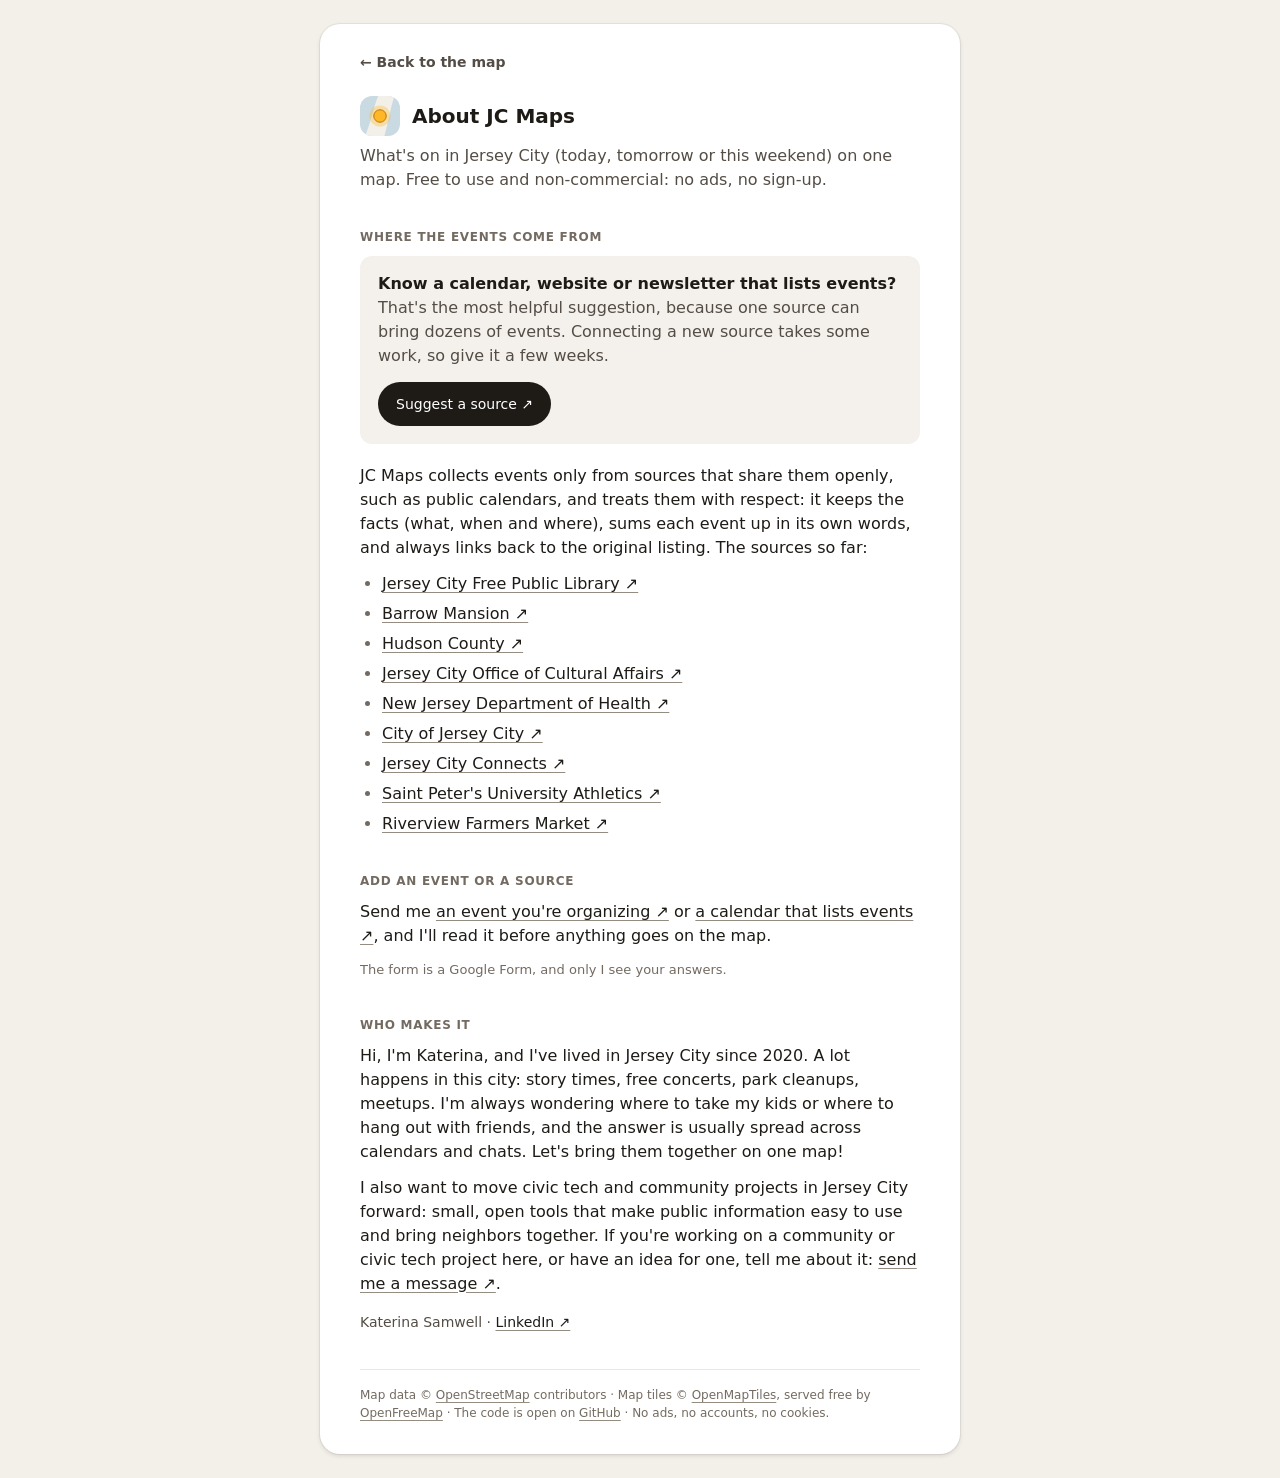
==== site/about.html @ 890f25ca "Merge pull request #91 from taneta/njdoh Free flu and COVID clinics from the state's health calendar" ====
<!doctype html>
<html lang="en">
<head>
<meta charset="utf-8">
<meta name="viewport" content="width=device-width, initial-scale=1, viewport-fit=cover">
<title>About JC Maps</title>
<meta name="description" content="Who makes JC Maps, how it works, where its Jersey City events come from, and how to suggest an event or a source.">
<meta name="theme-color" content="#F3F0EA">
<link rel="manifest" href="manifest.webmanifest">
<link rel="icon" href="icon.svg" type="image/svg+xml">
<link rel="apple-touch-icon" href="icon.svg">
<link rel="stylesheet" href="tokens.css">
<style>
  /* Colors, radii, shadows and the font are the tokens in tokens.css (docs/design.md); nothing here names a color.
     A reading page: one column in the map page's type, with ink for its one button. */
  * { box-sizing: border-box; }
  html { background: var(--map-land); }
  body { margin: 0; color: var(--ink); font: 16px/1.5 var(--font); -webkit-font-smoothing: antialiased; -webkit-tap-highlight-color: transparent; }
  :focus-visible { outline: 2px solid var(--ink); outline-offset: 2px; }
  main { max-width: 640px; min-height: 100vh; margin: 0 auto; padding: max(8px, env(safe-area-inset-top)) 20px 32px; background: var(--surface); }
  .back { display: inline-flex; align-items: center; min-height: 44px; color: var(--ink-2); font-size: 14px; font-weight: 600; text-decoration: none; }
  .back:hover { color: var(--ink); }
  header { display: flex; align-items: center; gap: 12px; margin: 12px 0 8px; }
  header img { width: 40px; height: 40px; border-radius: var(--radius-md); }
  h1 { margin: 0; font-size: 20px; font-weight: 600; line-height: 1.3; }
  h2 { margin: 36px 0 10px; color: var(--ink-3); font-size: 12px; font-weight: 600; letter-spacing: .06em; text-transform: uppercase; }
  p { margin: 0 0 12px; }
  b { font-weight: 600; }
  .lead { color: var(--ink-2); }
  a { color: var(--ink); text-decoration: underline; text-decoration-color: var(--line-strong); text-underline-offset: 3px; }
  a:hover { text-decoration-color: currentColor; }
  .sources { margin: 0 0 12px; padding-left: 22px; }
  .sources li { margin: 0 0 6px; }
  .sources li::marker { color: var(--ink-3); }
  .sign { margin-top: 16px; color: var(--ink-2); font-size: 14px; font-weight: 500; }
  .panel { margin: 0 0 20px; padding: 16px 18px 18px; border-radius: var(--radius-md); background: var(--surface-2); color: var(--ink-2); }
  .panel p { margin: 0; }
  .panel b { color: var(--ink); }
  .button { display: inline-flex; align-items: center; height: 44px; margin-top: 14px; padding: 0 18px; border-radius: var(--radius-pill);
    background: var(--ink); color: var(--surface); font-size: 14px; font-weight: 500; text-decoration: none; }
  .small { color: var(--ink-3); font-size: 13px; }
  footer { margin-top: 36px; padding-top: 16px; border-top: 1px solid var(--line); color: var(--ink-3); font-size: 12px; }
  footer a { color: inherit; }
  @media (min-width: 700px) {
    main { min-height: 0; margin: 24px auto; padding: 16px 40px 32px; border-radius: var(--radius-lg); box-shadow: var(--shadow-float); }
  }
</style>
</head>
<body>
<main>
  <a class="back" id="back" href="./">← Back to the map</a>
  <header>
    <img src="icon.svg" alt="">
    <h1>About JC Maps</h1>
  </header>
  <p class="lead">What's on in Jersey City (today, tomorrow or this weekend) on one map. Free to use and non-commercial: no ads, no sign-up.</p>

  <h2>Where the events come from</h2>
  <div class="panel">
    <p><b>Know a calendar, website or newsletter that lists events?</b> That's the most helpful suggestion, because one
      source can bring dozens of events. Connecting a new source takes some work, so give it a few weeks.</p>
    <a class="button" href="https://docs.google.com/forms/d/e/1FAIpQLSev83XHCLFJqY4C67JepyEjCTY9HWF7nAWrn6r3MZzT7d_9WA/viewform?usp=pp_url&amp;entry.1476616944=A+calendar,+website+or+newsletter+with+events" target="_blank" rel="noopener">Suggest a source ↗</a>
  </div>
  <p>JC Maps collects events only from sources that share them openly, such as public calendars, and treats them with
    respect: it keeps the facts (what, when and where), sums each event up in its own words, and always links back to
    the original listing. The sources so far:</p>
  <ul class="sources">
    <li data-source="library"><a href="https://jclibrary.libcal.com/calendar" target="_blank" rel="noopener">Jersey City Free Public Library ↗</a></li>
    <li data-source="barrow"><a href="https://barrowmansion.org/events/" target="_blank" rel="noopener">Barrow Mansion ↗</a></li>
    <li data-source="county"><a href="https://www.hcnj.us/events/" target="_blank" rel="noopener">Hudson County ↗</a></li>
    <li data-source="culture"><a href="https://jerseycityculture.org/events/" target="_blank" rel="noopener">Jersey City Office of Cultural Affairs ↗</a></li>
    <li data-source="njdoh"><a href="https://www.nj.gov/health/community-calendar/" target="_blank" rel="noopener">New Jersey Department of Health ↗</a></li>
    <li data-source="city"><a href="https://www.jerseycitynj.gov/calendar" target="_blank" rel="noopener">City of Jersey City ↗</a></li>
    <li data-source="connects"><a href="https://jerseycityconnects.com/events/" target="_blank" rel="noopener">Jersey City Connects ↗</a></li>
    <li data-source="spu_athletics"><a href="https://saintpeterspeacocks.com/calendar" target="_blank" rel="noopener">Saint Peter's University Athletics ↗</a></li>
    <li data-source="riverview"><a href="https://riverviewfarmersmarket.org/rfm-events/" target="_blank" rel="noopener">Riverview Farmers Market ↗</a></li>
  </ul>

  <h2>Add an event or a source</h2>
  <p>Send me <a href="https://docs.google.com/forms/d/e/1FAIpQLSev83XHCLFJqY4C67JepyEjCTY9HWF7nAWrn6r3MZzT7d_9WA/viewform?usp=pp_url&amp;entry.1476616944=An+event+I%27m+organizing" target="_blank" rel="noopener">an event you're organizing ↗</a> or
    <a href="https://docs.google.com/forms/d/e/1FAIpQLSev83XHCLFJqY4C67JepyEjCTY9HWF7nAWrn6r3MZzT7d_9WA/viewform?usp=pp_url&amp;entry.1476616944=A+calendar,+website+or+newsletter+with+events" target="_blank" rel="noopener">a calendar that lists events ↗</a>, and I'll read it before
    anything goes on the map.</p>
  <p class="small">The form is a Google Form, and only I see your answers.</p>

  <h2>Who makes it</h2>
  <p>Hi, I'm Katerina, and I've lived in Jersey City since 2020. A lot happens in this city: story times, free concerts,
    park cleanups, meetups. I'm always wondering where to take my kids or where to hang out with friends, and the answer
    is usually spread across calendars and chats. Let's bring them together on one map!</p>
  <p>I also want to move civic tech and community projects in Jersey City forward: small, open tools that make public
    information easy to use and bring neighbors together. If you're working on a community or civic tech project here,
    or have an idea for one, tell me about it:
    <a href="https://docs.google.com/forms/d/e/1FAIpQLSev83XHCLFJqY4C67JepyEjCTY9HWF7nAWrn6r3MZzT7d_9WA/viewform?usp=pp_url&amp;entry.1476616944=A+community+or+civic+tech+project" target="_blank" rel="noopener">send me a message ↗</a>.</p>
  <p class="sign">Katerina Samwell · <a href="https://www.linkedin.com/in/katerina-malakhova/" target="_blank" rel="noopener">LinkedIn ↗</a></p>

  <footer>
    Map data © <a href="https://www.openstreetmap.org/copyright" target="_blank" rel="noopener">OpenStreetMap</a> contributors ·
    Map tiles © <a href="https://openmaptiles.org/" target="_blank" rel="noopener">OpenMapTiles</a>, served free by
    <a href="https://openfreemap.org/" target="_blank" rel="noopener">OpenFreeMap</a> ·
    The code is open on <a href="https://github.com/taneta/jcmaps" target="_blank" rel="noopener">GitHub</a> ·
    No ads, no accounts, no cookies.
  </footer>
</main>
<script>
  // Coming from the map, "Back to the map" goes back, so the map keeps its filters; otherwise it opens the map.
  const back = document.getElementById("back");
  if (document.referrer.startsWith(location.origin)) back.addEventListener("click", (e) => { e.preventDefault(); history.back(); });
</script>
<script type="module" src="visits.js"></script>
</body>
</html>
---- site/tokens.css ----
/* Design tokens, loaded by every page: docs/design.md says what each is for. No color appears anywhere else. */
:root {
  color-scheme: light; /* light even on a dark system: dark maps are hard to read */
  --surface: #FFFFFF; --surface-2: #F4F1EC;
  --ink: #1E1B17; --ink-2: #534D45; --ink-3: #736B61;
  --line: #EAE6E0; --line-strong: #958C81;
  --accent: #FFB627; --accent-edge: #B27200; --accent-tint: #FFF3D6; --on-accent: #1E1B17;
  --free-bg: #E3F0DA; --free-text: #2D6526;
  --kids-bg: #EDE7FA; --kids-text: #5A3DA6;
  --map-land: #F3F0EA; --map-water: #C9DAE3; --map-park: #DDE6D2; --map-building: #E8E3DA;
  --shadow-float: 0 0 0 1px rgb(30 27 23 / .06), 0 2px 4px rgb(30 27 23 / .12);
  --shadow-sheet: 0 0 0 1px var(--line), 0 -4px 24px rgb(30 27 23 / .10);
  --radius-md: 12px; --radius-lg: 20px; --radius-pill: 999px;
  --font: system-ui, -apple-system, "Segoe UI", Roboto, "Helvetica Neue", sans-serif;
}
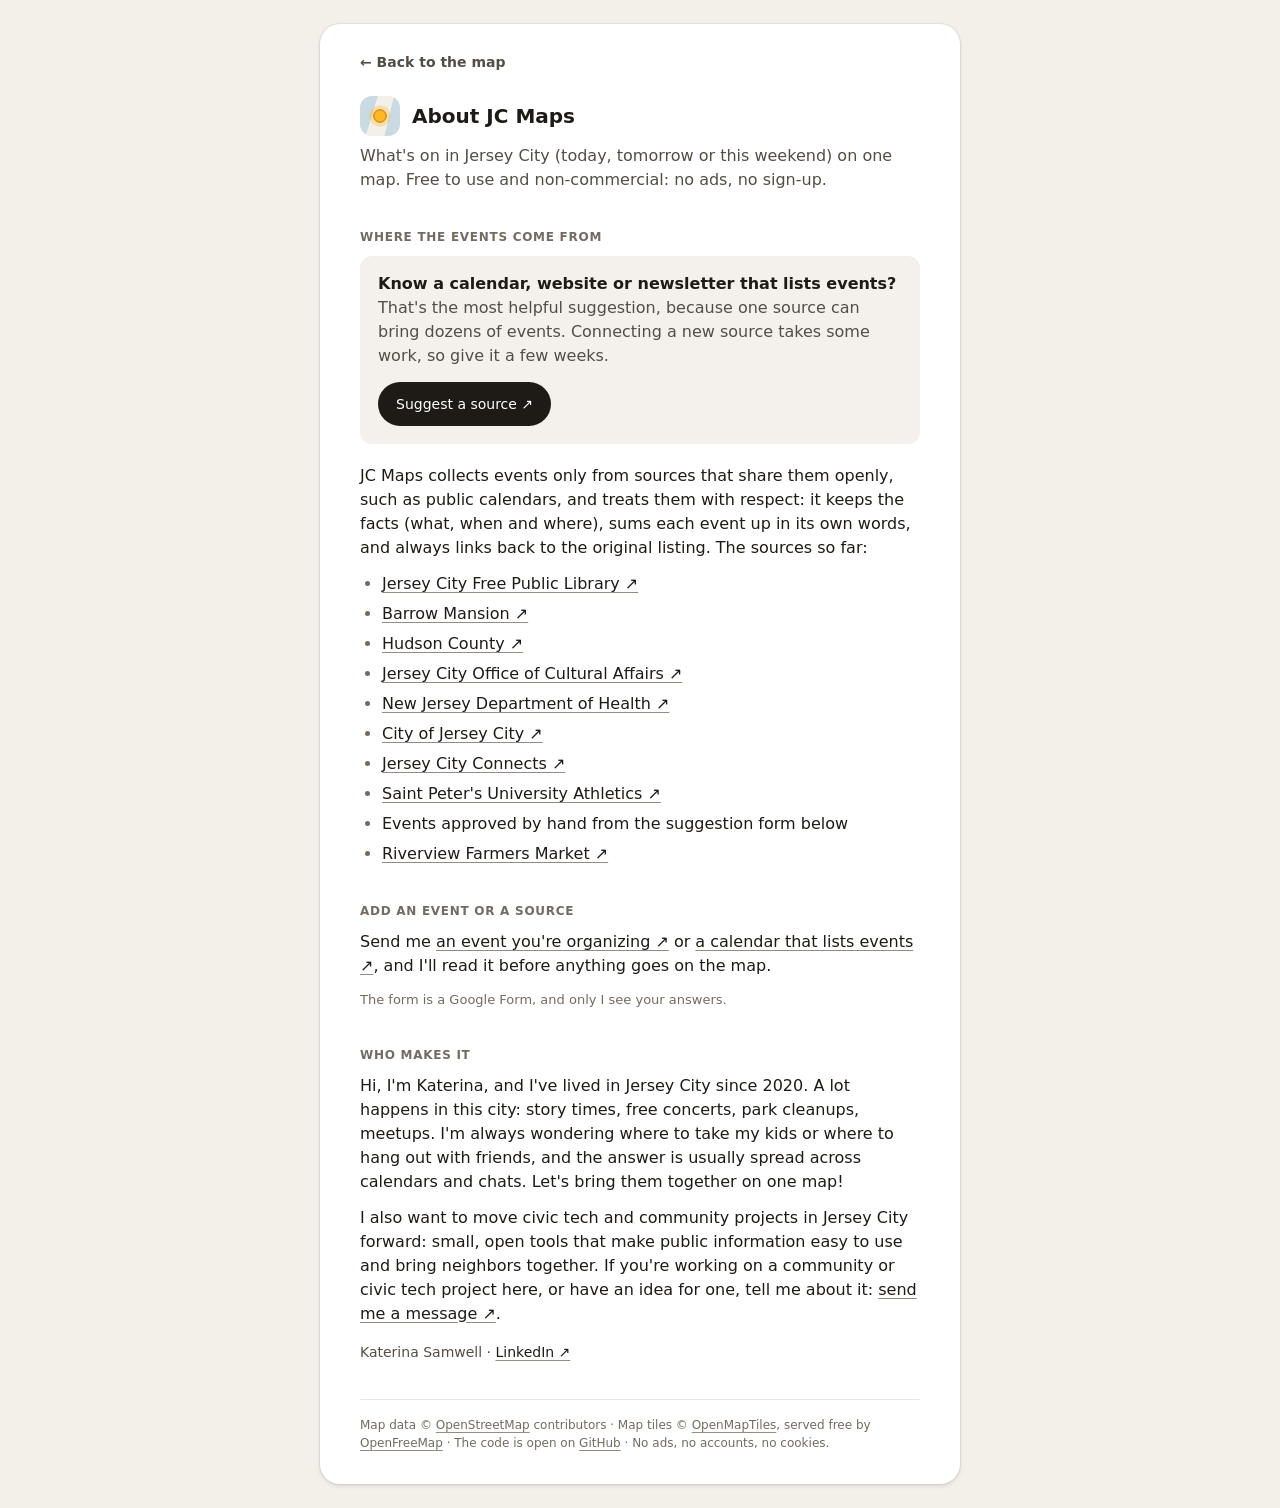
==== commit d4c558fa: "Merge remote-tracking branch 'origin/main' into approved-events # Conflicts: #	docs/routine.md #	sit" ====
--- a/site/about.html
+++ b/site/about.html
@@ -73,6 +73,7 @@
     <li data-source="city"><a href="https://www.jerseycitynj.gov/calendar" target="_blank" rel="noopener">City of Jersey City ↗</a></li>
     <li data-source="connects"><a href="https://jerseycityconnects.com/events/" target="_blank" rel="noopener">Jersey City Connects ↗</a></li>
     <li data-source="spu_athletics"><a href="https://saintpeterspeacocks.com/calendar" target="_blank" rel="noopener">Saint Peter's University Athletics ↗</a></li>
+    <li data-source="approved">Events approved by hand from the suggestion form below</li>
     <li data-source="riverview"><a href="https://riverviewfarmersmarket.org/rfm-events/" target="_blank" rel="noopener">Riverview Farmers Market ↗</a></li>
   </ul>
 
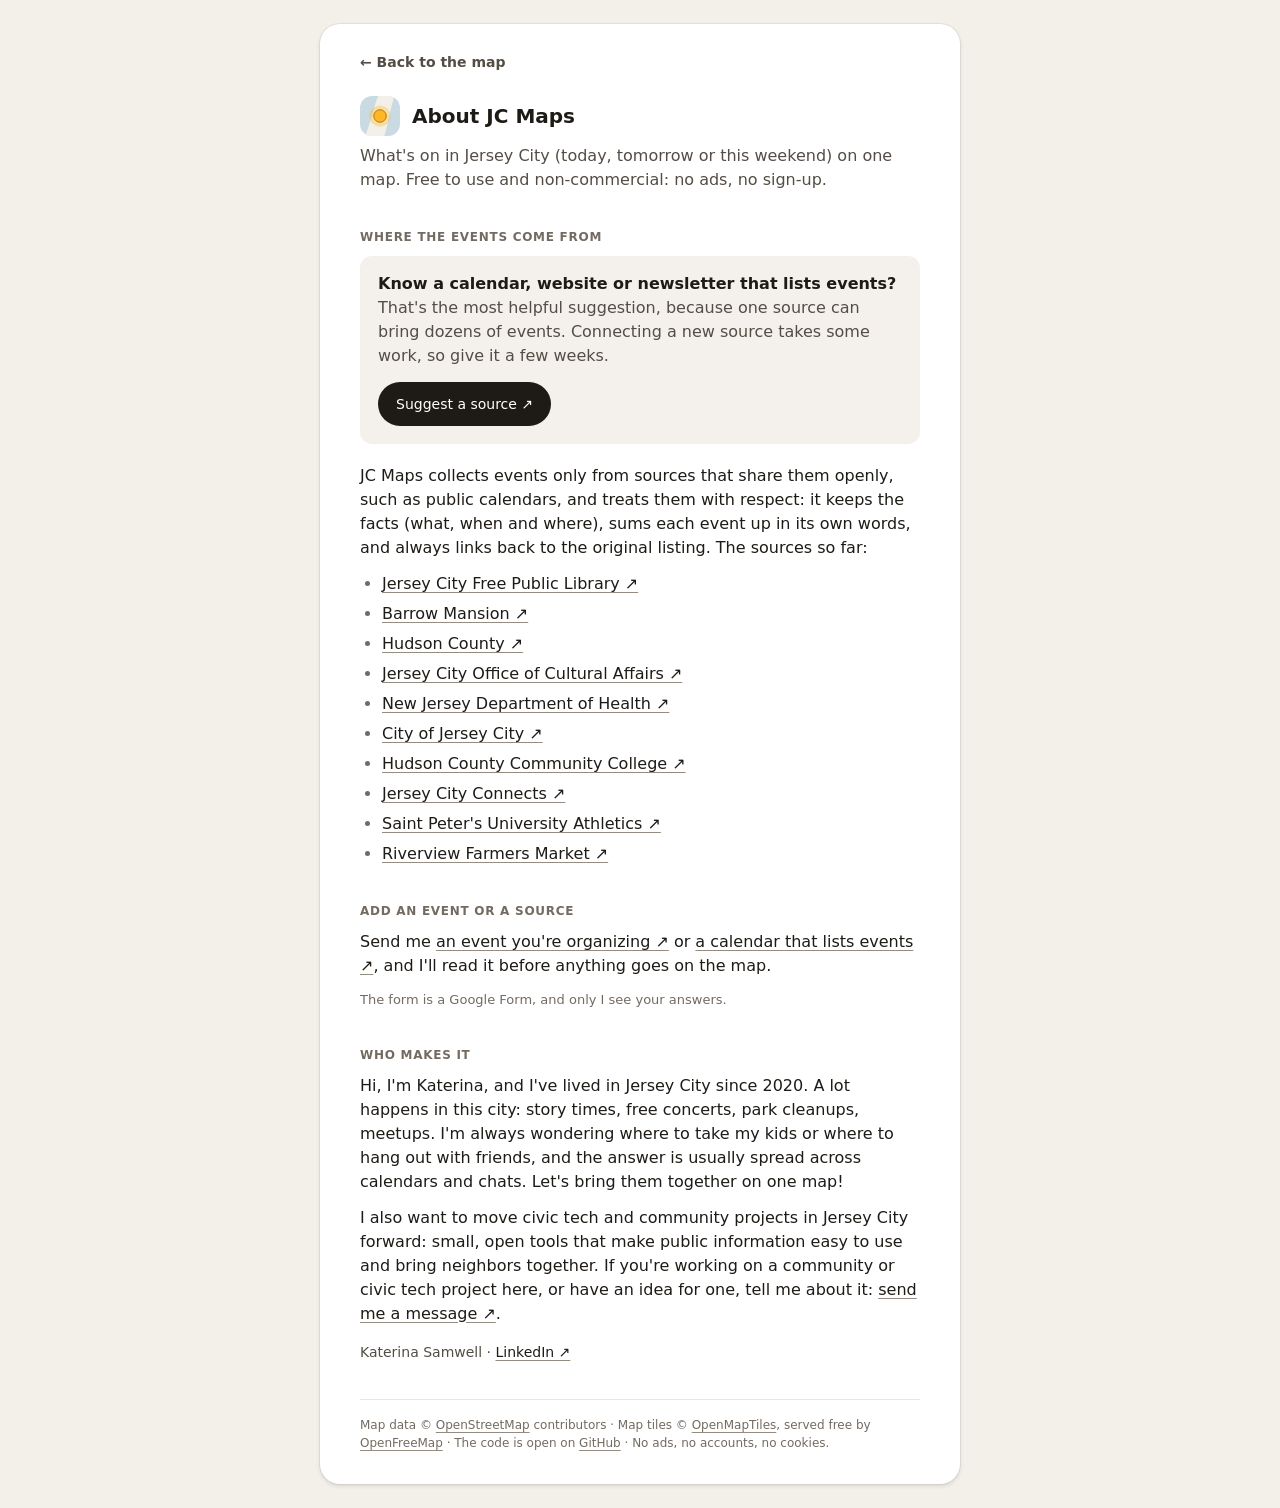
==== commit baaac35a: "Hudson County Community College's public events in Jersey City show on the map (#47)" ====
--- a/site/about.html
+++ b/site/about.html
@@ -71,9 +71,9 @@
     <li data-source="culture"><a href="https://jerseycityculture.org/events/" target="_blank" rel="noopener">Jersey City Office of Cultural Affairs ↗</a></li>
     <li data-source="njdoh"><a href="https://www.nj.gov/health/community-calendar/" target="_blank" rel="noopener">New Jersey Department of Health ↗</a></li>
     <li data-source="city"><a href="https://www.jerseycitynj.gov/calendar" target="_blank" rel="noopener">City of Jersey City ↗</a></li>
+    <li data-source="hccc"><a href="https://www.hccc.edu/calendar/" target="_blank" rel="noopener">Hudson County Community College ↗</a></li>
     <li data-source="connects"><a href="https://jerseycityconnects.com/events/" target="_blank" rel="noopener">Jersey City Connects ↗</a></li>
     <li data-source="spu_athletics"><a href="https://saintpeterspeacocks.com/calendar" target="_blank" rel="noopener">Saint Peter's University Athletics ↗</a></li>
-    <li data-source="approved">Events approved by hand from the suggestion form below</li>
     <li data-source="riverview"><a href="https://riverviewfarmersmarket.org/rfm-events/" target="_blank" rel="noopener">Riverview Farmers Market ↗</a></li>
   </ul>
 
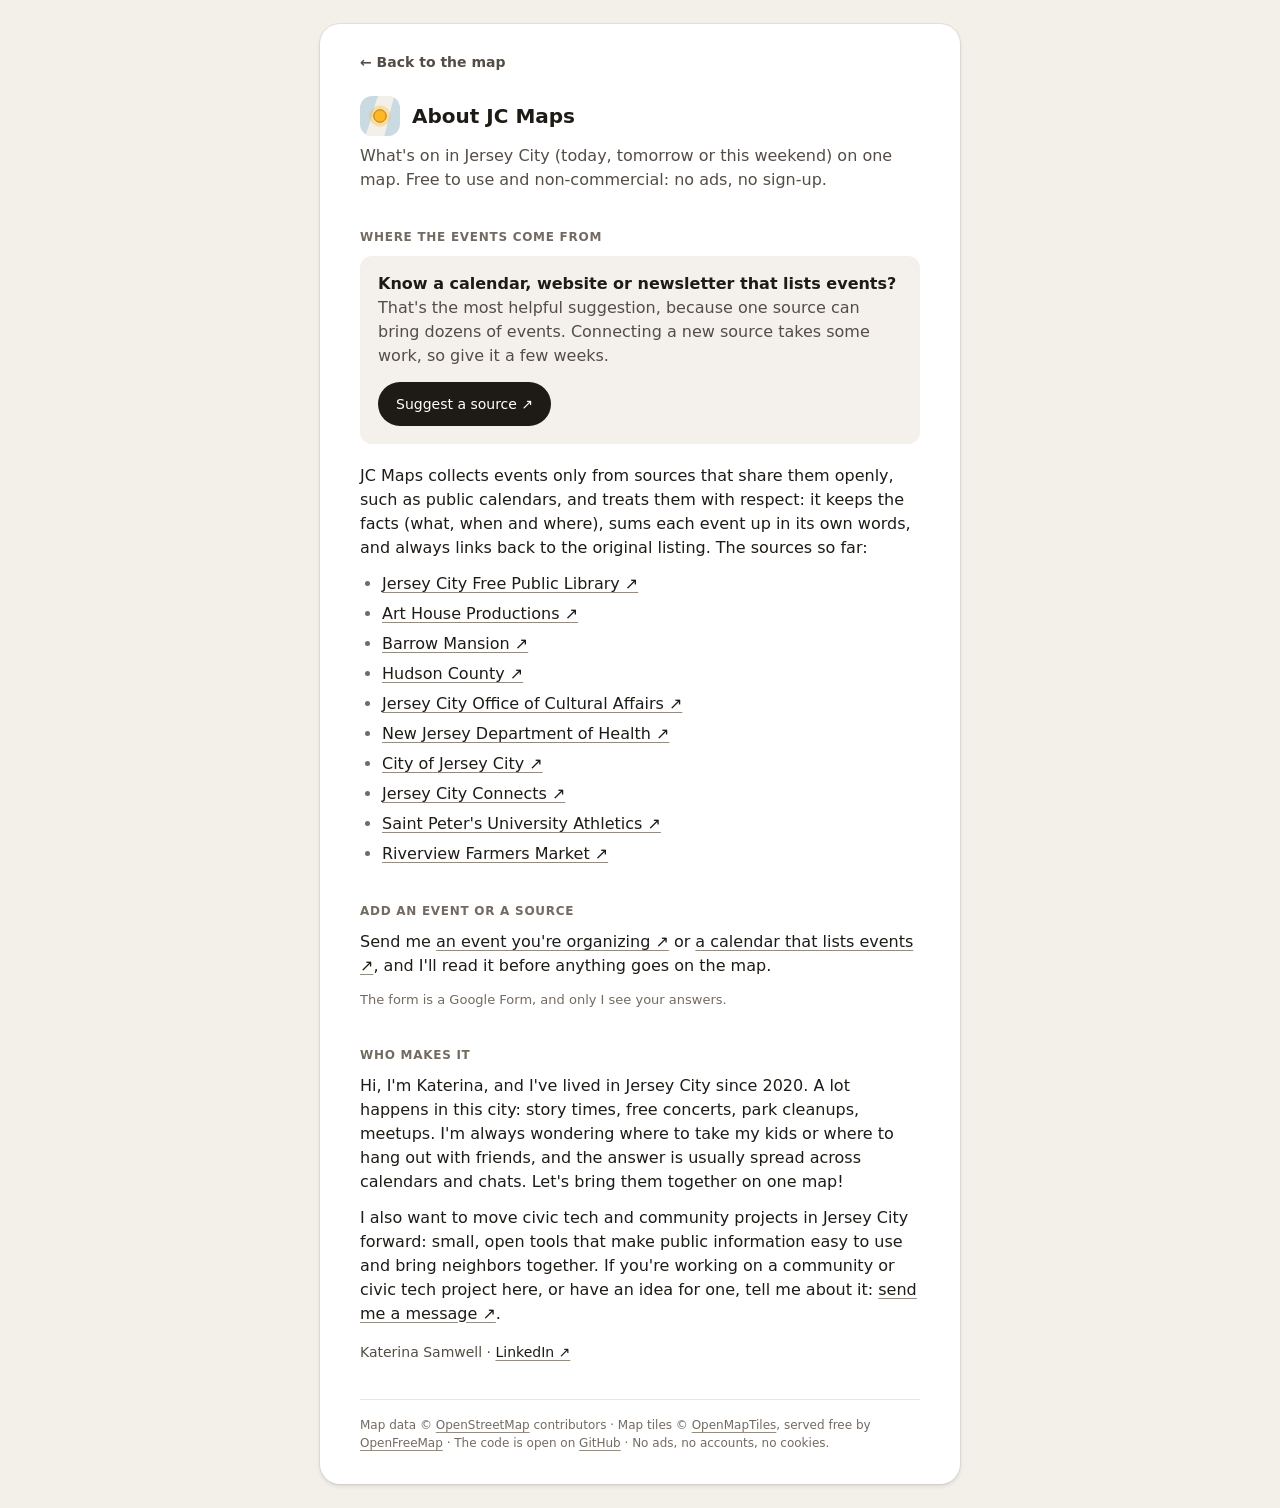
==== commit de8223e0: "Art House Productions' shows and exhibitions show on the map (#49)" ====
--- a/site/about.html
+++ b/site/about.html
@@ -66,12 +66,12 @@
     the original listing. The sources so far:</p>
   <ul class="sources">
     <li data-source="library"><a href="https://jclibrary.libcal.com/calendar" target="_blank" rel="noopener">Jersey City Free Public Library ↗</a></li>
+    <li data-source="arthouse"><a href="https://www.arthouseproductions.org/collections/upcomingevents" target="_blank" rel="noopener">Art House Productions ↗</a></li>
     <li data-source="barrow"><a href="https://barrowmansion.org/events/" target="_blank" rel="noopener">Barrow Mansion ↗</a></li>
     <li data-source="county"><a href="https://www.hcnj.us/events/" target="_blank" rel="noopener">Hudson County ↗</a></li>
     <li data-source="culture"><a href="https://jerseycityculture.org/events/" target="_blank" rel="noopener">Jersey City Office of Cultural Affairs ↗</a></li>
     <li data-source="njdoh"><a href="https://www.nj.gov/health/community-calendar/" target="_blank" rel="noopener">New Jersey Department of Health ↗</a></li>
     <li data-source="city"><a href="https://www.jerseycitynj.gov/calendar" target="_blank" rel="noopener">City of Jersey City ↗</a></li>
-    <li data-source="hccc"><a href="https://www.hccc.edu/calendar/" target="_blank" rel="noopener">Hudson County Community College ↗</a></li>
     <li data-source="connects"><a href="https://jerseycityconnects.com/events/" target="_blank" rel="noopener">Jersey City Connects ↗</a></li>
     <li data-source="spu_athletics"><a href="https://saintpeterspeacocks.com/calendar" target="_blank" rel="noopener">Saint Peter's University Athletics ↗</a></li>
     <li data-source="riverview"><a href="https://riverviewfarmersmarket.org/rfm-events/" target="_blank" rel="noopener">Riverview Farmers Market ↗</a></li>
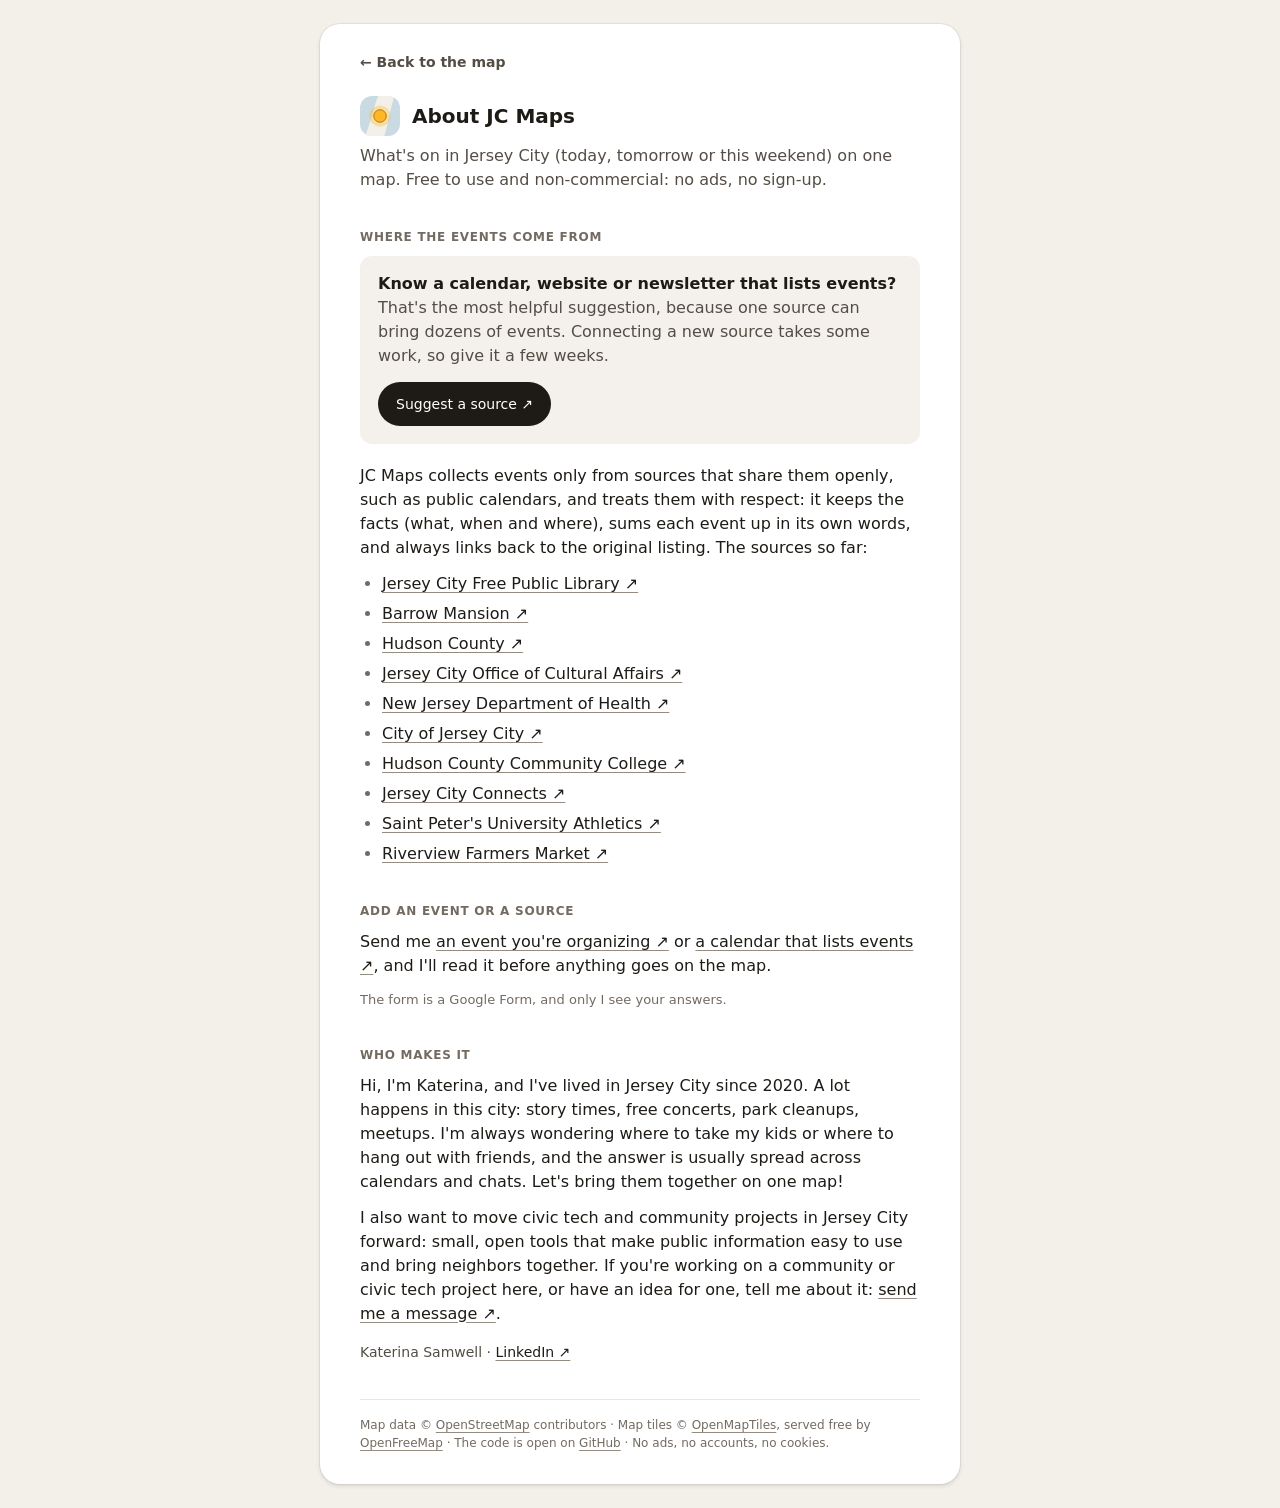
==== commit bd39beb0: "Merge remote-tracking branch 'origin/main' into corners # Conflicts: #	docs/numbers.md" ====
--- a/site/about.html
+++ b/site/about.html
@@ -66,12 +66,12 @@
     the original listing. The sources so far:</p>
   <ul class="sources">
     <li data-source="library"><a href="https://jclibrary.libcal.com/calendar" target="_blank" rel="noopener">Jersey City Free Public Library ↗</a></li>
-    <li data-source="arthouse"><a href="https://www.arthouseproductions.org/collections/upcomingevents" target="_blank" rel="noopener">Art House Productions ↗</a></li>
     <li data-source="barrow"><a href="https://barrowmansion.org/events/" target="_blank" rel="noopener">Barrow Mansion ↗</a></li>
     <li data-source="county"><a href="https://www.hcnj.us/events/" target="_blank" rel="noopener">Hudson County ↗</a></li>
     <li data-source="culture"><a href="https://jerseycityculture.org/events/" target="_blank" rel="noopener">Jersey City Office of Cultural Affairs ↗</a></li>
     <li data-source="njdoh"><a href="https://www.nj.gov/health/community-calendar/" target="_blank" rel="noopener">New Jersey Department of Health ↗</a></li>
     <li data-source="city"><a href="https://www.jerseycitynj.gov/calendar" target="_blank" rel="noopener">City of Jersey City ↗</a></li>
+    <li data-source="hccc"><a href="https://www.hccc.edu/calendar/" target="_blank" rel="noopener">Hudson County Community College ↗</a></li>
     <li data-source="connects"><a href="https://jerseycityconnects.com/events/" target="_blank" rel="noopener">Jersey City Connects ↗</a></li>
     <li data-source="spu_athletics"><a href="https://saintpeterspeacocks.com/calendar" target="_blank" rel="noopener">Saint Peter's University Athletics ↗</a></li>
     <li data-source="riverview"><a href="https://riverviewfarmersmarket.org/rfm-events/" target="_blank" rel="noopener">Riverview Farmers Market ↗</a></li>
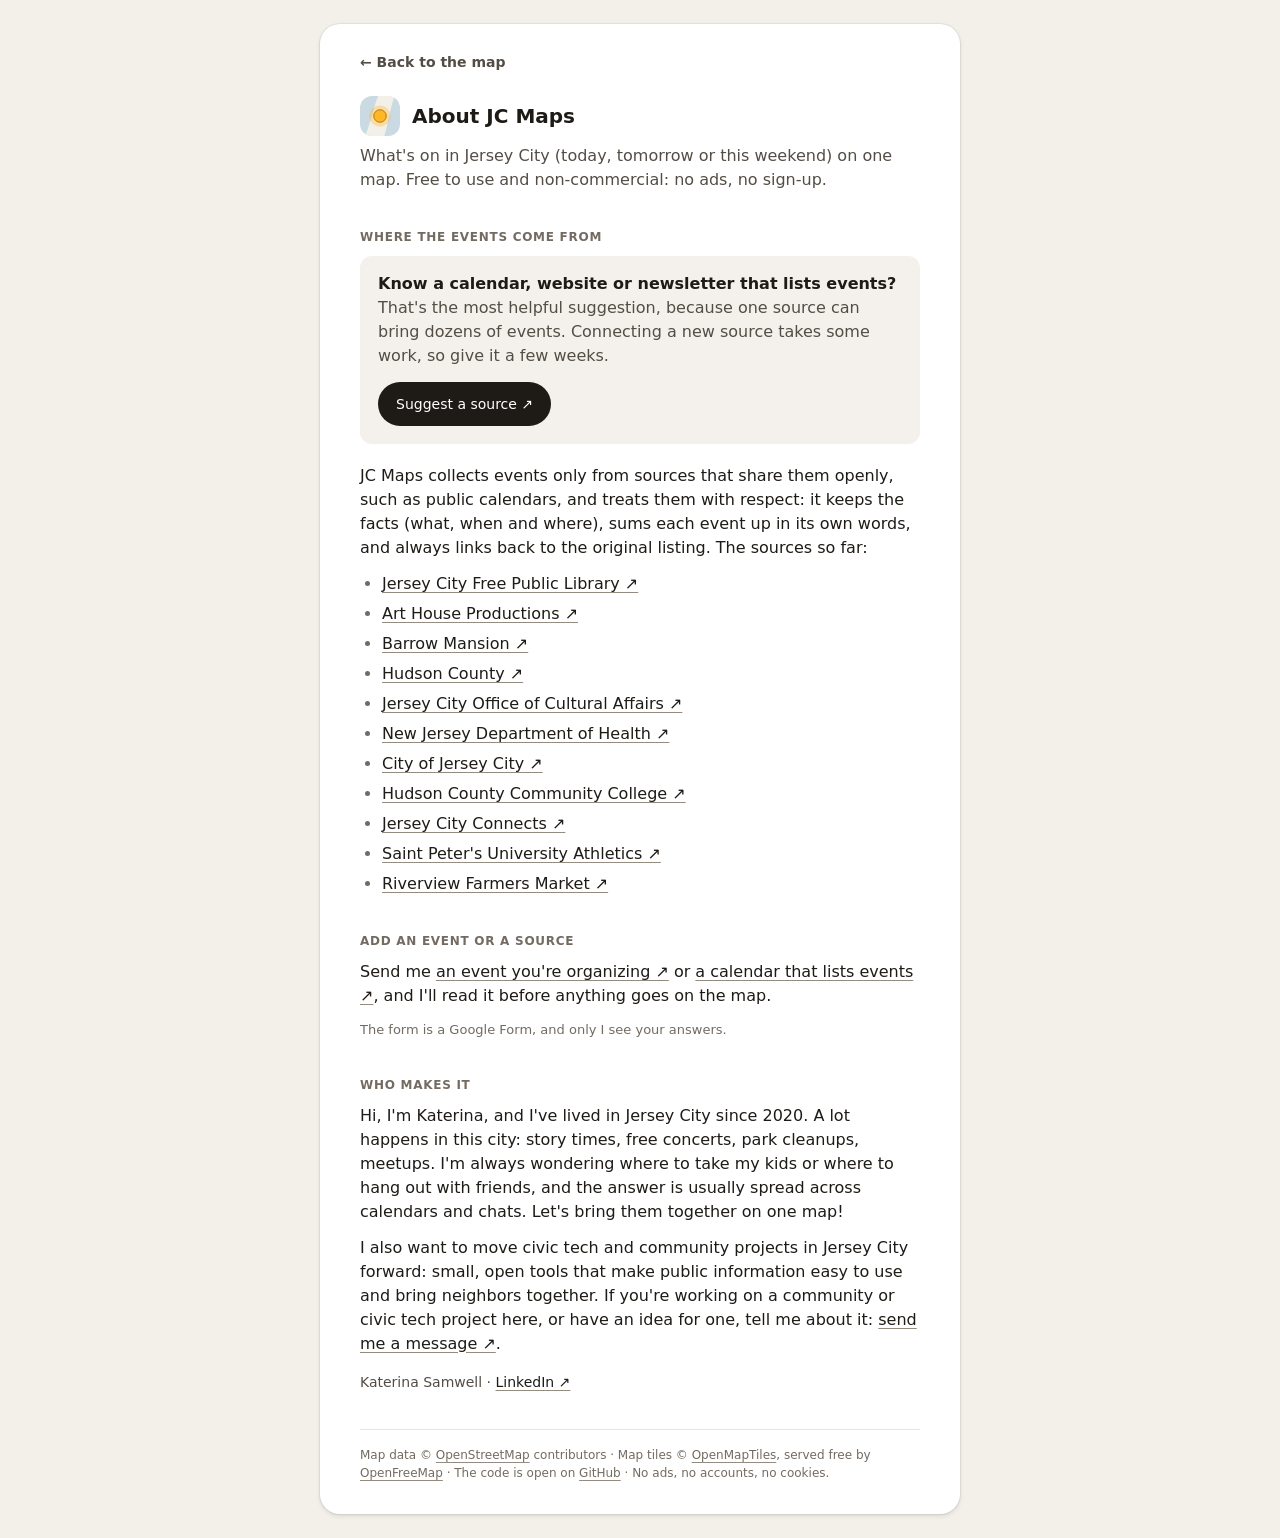
==== commit 184a9a62: "Merge remote-tracking branch 'origin/main' into arthouse # Conflicts: #	docs/how-it-works.md #	pipel" ====
--- a/site/about.html
+++ b/site/about.html
@@ -66,6 +66,7 @@
     the original listing. The sources so far:</p>
   <ul class="sources">
     <li data-source="library"><a href="https://jclibrary.libcal.com/calendar" target="_blank" rel="noopener">Jersey City Free Public Library ↗</a></li>
+    <li data-source="arthouse"><a href="https://www.arthouseproductions.org/collections/upcomingevents" target="_blank" rel="noopener">Art House Productions ↗</a></li>
     <li data-source="barrow"><a href="https://barrowmansion.org/events/" target="_blank" rel="noopener">Barrow Mansion ↗</a></li>
     <li data-source="county"><a href="https://www.hcnj.us/events/" target="_blank" rel="noopener">Hudson County ↗</a></li>
     <li data-source="culture"><a href="https://jerseycityculture.org/events/" target="_blank" rel="noopener">Jersey City Office of Cultural Affairs ↗</a></li>
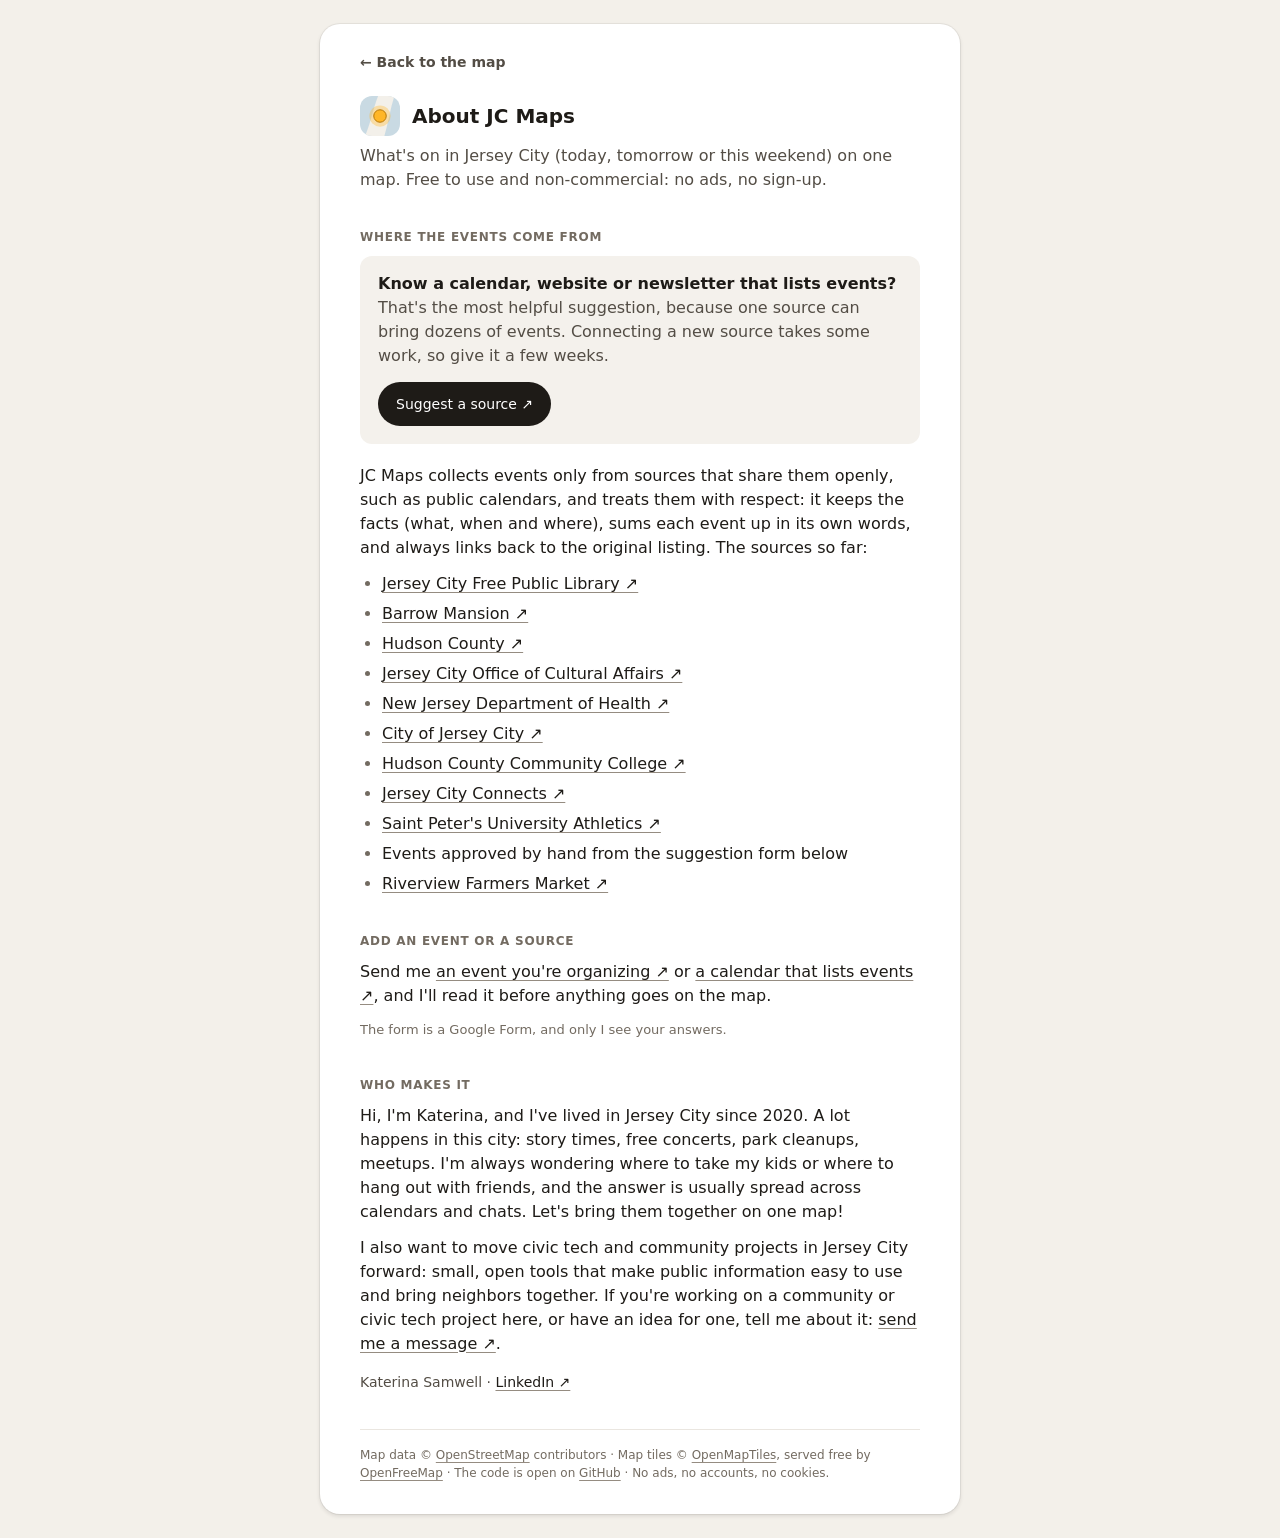
==== commit 3236818a: "Merge remote-tracking branch 'origin/main' into approved-events # Conflicts: #	docs/how-it-works.md " ====
--- a/site/about.html
+++ b/site/about.html
@@ -66,7 +66,6 @@
     the original listing. The sources so far:</p>
   <ul class="sources">
     <li data-source="library"><a href="https://jclibrary.libcal.com/calendar" target="_blank" rel="noopener">Jersey City Free Public Library ↗</a></li>
-    <li data-source="arthouse"><a href="https://www.arthouseproductions.org/collections/upcomingevents" target="_blank" rel="noopener">Art House Productions ↗</a></li>
     <li data-source="barrow"><a href="https://barrowmansion.org/events/" target="_blank" rel="noopener">Barrow Mansion ↗</a></li>
     <li data-source="county"><a href="https://www.hcnj.us/events/" target="_blank" rel="noopener">Hudson County ↗</a></li>
     <li data-source="culture"><a href="https://jerseycityculture.org/events/" target="_blank" rel="noopener">Jersey City Office of Cultural Affairs ↗</a></li>
@@ -75,6 +74,7 @@
     <li data-source="hccc"><a href="https://www.hccc.edu/calendar/" target="_blank" rel="noopener">Hudson County Community College ↗</a></li>
     <li data-source="connects"><a href="https://jerseycityconnects.com/events/" target="_blank" rel="noopener">Jersey City Connects ↗</a></li>
     <li data-source="spu_athletics"><a href="https://saintpeterspeacocks.com/calendar" target="_blank" rel="noopener">Saint Peter's University Athletics ↗</a></li>
+    <li data-source="approved">Events approved by hand from the suggestion form below</li>
     <li data-source="riverview"><a href="https://riverviewfarmersmarket.org/rfm-events/" target="_blank" rel="noopener">Riverview Farmers Market ↗</a></li>
   </ul>
 
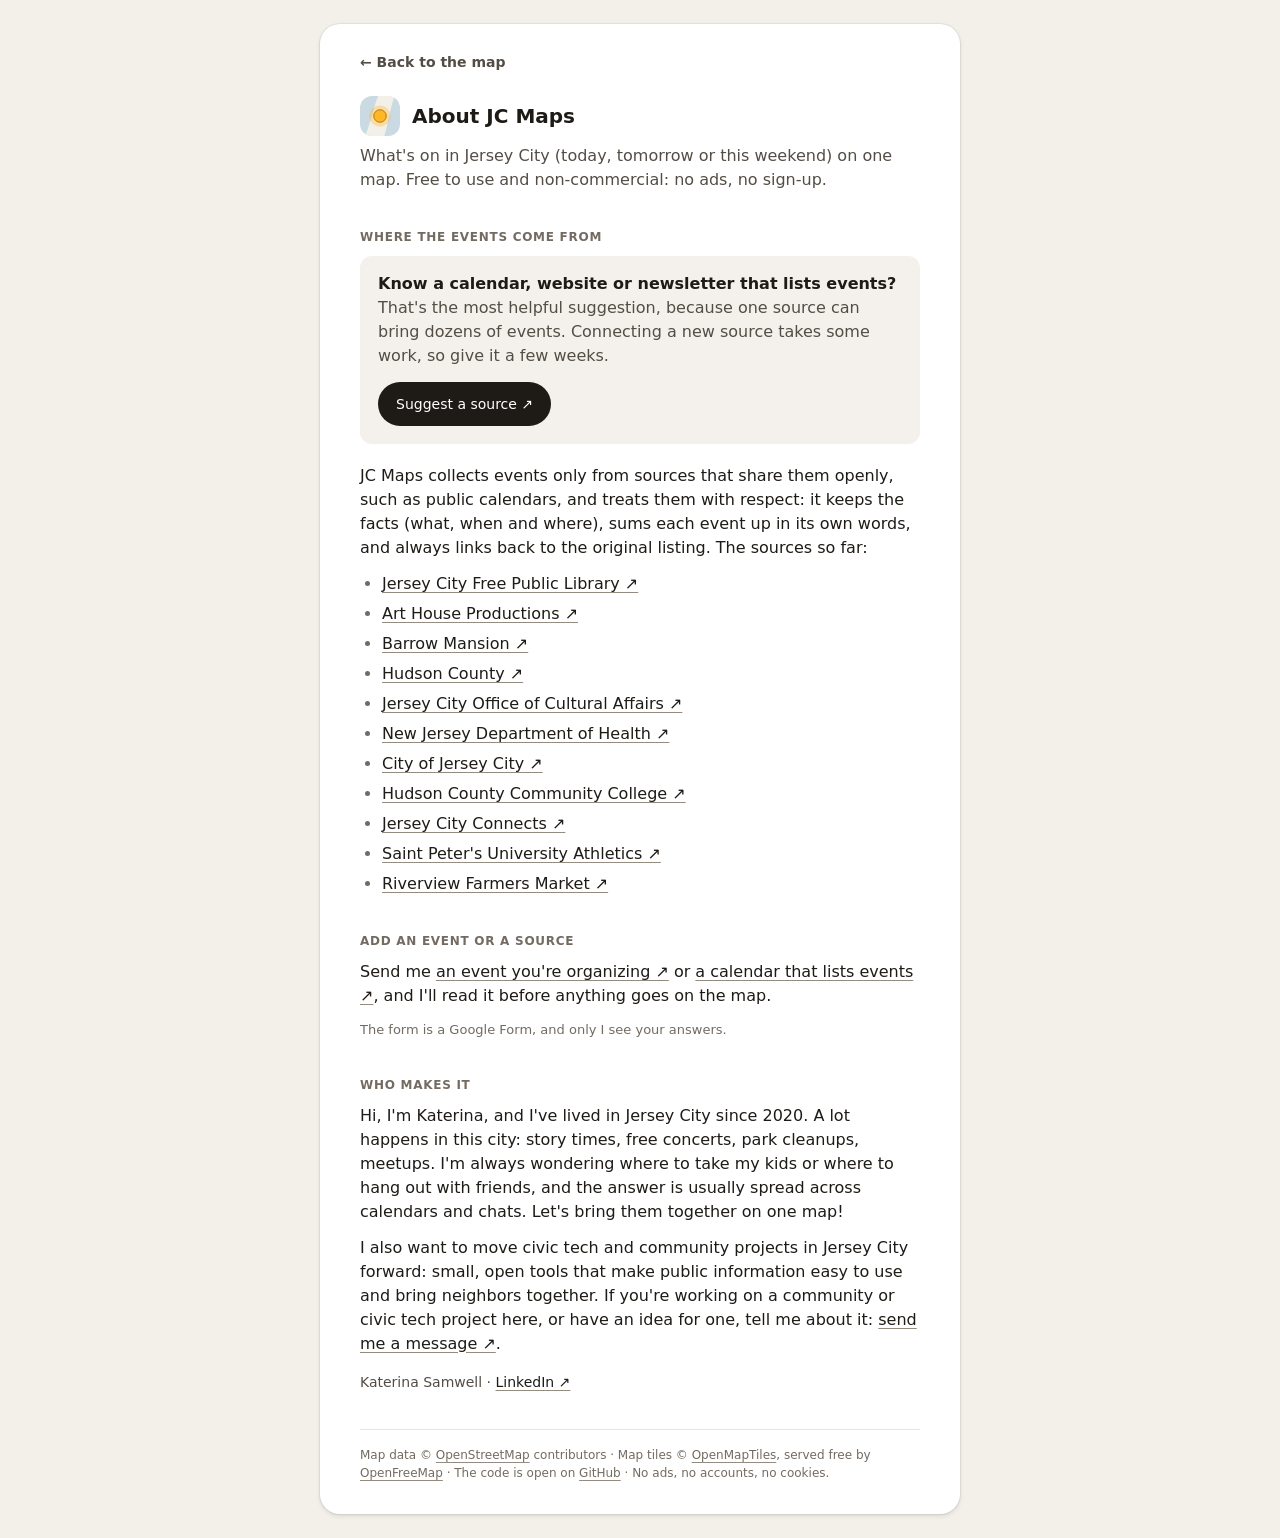
==== commit b3da4e36: "Merge pull request #97 from taneta/arthouse Art House Productions' shows and exhibitions show on the" ====
--- a/site/about.html
+++ b/site/about.html
@@ -66,6 +66,7 @@
     the original listing. The sources so far:</p>
   <ul class="sources">
     <li data-source="library"><a href="https://jclibrary.libcal.com/calendar" target="_blank" rel="noopener">Jersey City Free Public Library ↗</a></li>
+    <li data-source="arthouse"><a href="https://www.arthouseproductions.org/collections/upcomingevents" target="_blank" rel="noopener">Art House Productions ↗</a></li>
     <li data-source="barrow"><a href="https://barrowmansion.org/events/" target="_blank" rel="noopener">Barrow Mansion ↗</a></li>
     <li data-source="county"><a href="https://www.hcnj.us/events/" target="_blank" rel="noopener">Hudson County ↗</a></li>
     <li data-source="culture"><a href="https://jerseycityculture.org/events/" target="_blank" rel="noopener">Jersey City Office of Cultural Affairs ↗</a></li>
@@ -74,7 +75,6 @@
     <li data-source="hccc"><a href="https://www.hccc.edu/calendar/" target="_blank" rel="noopener">Hudson County Community College ↗</a></li>
     <li data-source="connects"><a href="https://jerseycityconnects.com/events/" target="_blank" rel="noopener">Jersey City Connects ↗</a></li>
     <li data-source="spu_athletics"><a href="https://saintpeterspeacocks.com/calendar" target="_blank" rel="noopener">Saint Peter's University Athletics ↗</a></li>
-    <li data-source="approved">Events approved by hand from the suggestion form below</li>
     <li data-source="riverview"><a href="https://riverviewfarmersmarket.org/rfm-events/" target="_blank" rel="noopener">Riverview Farmers Market ↗</a></li>
   </ul>
 
